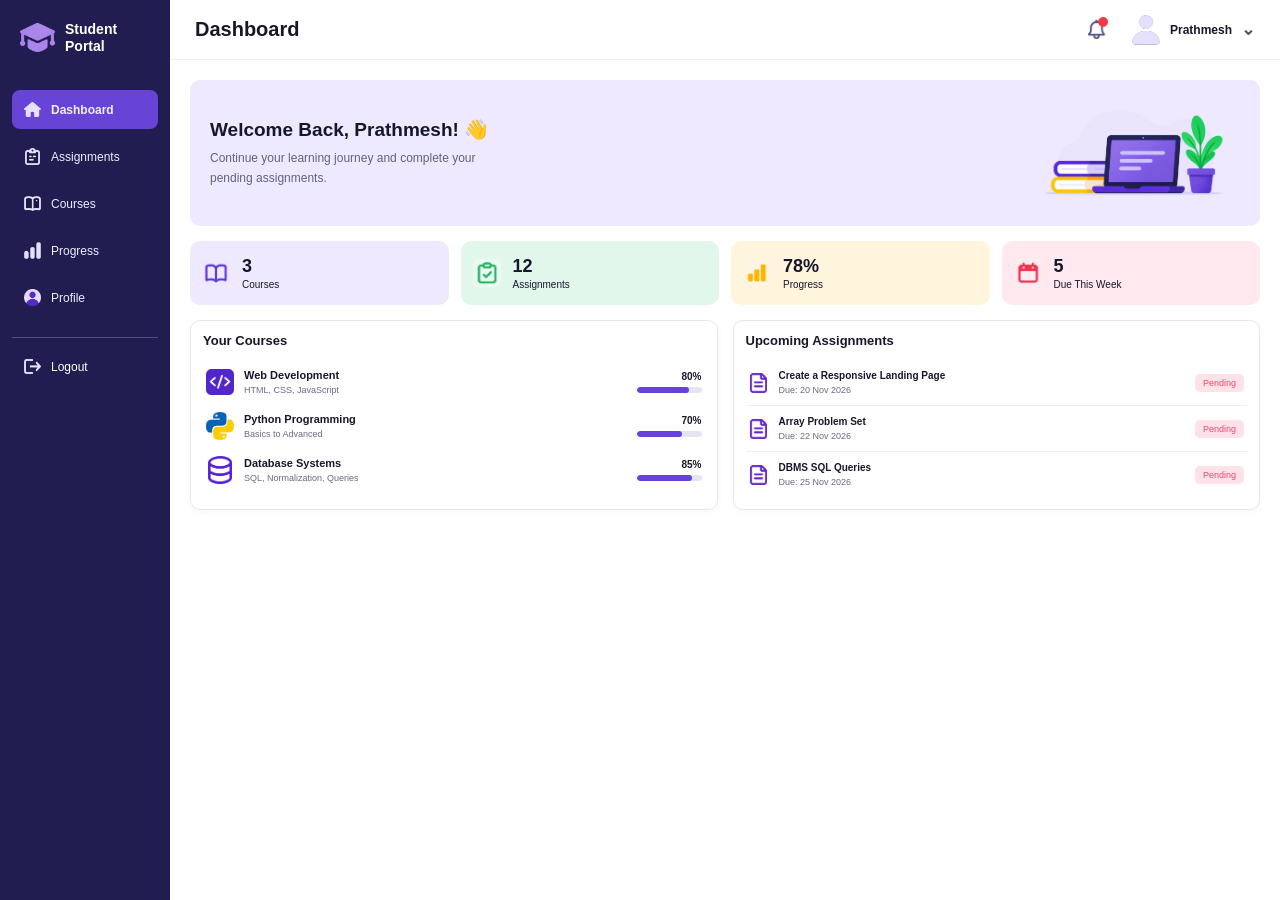
==== Students Submission/2601125_Umra_Mulla/Task 2/index.html @ cf90a69e "task 2 css" ====
<!DOCTYPE html>
<html lang="en">
<head>
    <meta charset="UTF-8">
    <meta name="viewport" content="width=device-width, initial-scale=1.0">
    <title>Student Portal Dashboard</title>
    <link rel="stylesheet" href="style.css">
</head>
<body>

<div class="dashboard">

    <!-- Sidebar -->
    <aside class="sidebar">

        <div class="logo">
            <img src="Assets/17.png" alt="Student Portal">
            <h3>Student<br>Portal</h3>
        </div>

        <nav class="sidebar-menu">
            <a href="#" class="menu-item active">
                <img src="Assets/13.png" alt="">
                <span>Dashboard</span>
            </a>

            <a href="#" class="menu-item">
                <img src="Assets/12.png" alt="">
                <span>Assignments</span>
            </a>

            <a href="#" class="menu-item">
                <img src="Assets/11.png" alt="">
                <span>Courses</span>
            </a>

            <a href="#" class="menu-item">
                <img src="Assets/10.png" alt="">
                <span>Progress</span>
            </a>

            <a href="#" class="menu-item">
                <img src="Assets/15.png" alt="">
                <span>Profile</span>
            </a>
        </nav>

        <div class="logout">
            <img src="Assets/08.png" alt="">
            <span>Logout</span>
        </div>

    </aside>


    <!-- Main Content -->
    <main class="main-content">

        <!-- Topbar -->
        <header class="topbar">
            <h2>Dashboard</h2>

            <div class="user-area">
                <div class="notification">
                    <img src="Assets/16.png" alt="Notifications">
                </div>

                <div class="profile">
                    <img src="Assets/09.png" alt="Profile">
                    <span>Prathmesh</span>
                    <span class="arrow">⌄</span>
                </div>
            </div>
        </header>


        <!-- Dashboard Body -->
        <div class="content">

            <!-- Welcome Banner -->
            <section class="welcome-banner">

                <div class="welcome-text">
                    <h2>Welcome Back, Prathmesh! 👋</h2>
                    <p>
                        Continue your learning journey and complete your
                        <br>pending assignments.
                    </p>
                </div>

                <img src="Assets/18.png" alt="Student studying">

            </section>


            <!-- Statistics Cards -->
            <section class="stats">

                <div class="stat-card courses-stat">
                    <img src="Assets/04.png" alt="">
                    <div>
                        <h2>3</h2>
                        <p>Courses</p>
                    </div>
                </div>

                <div class="stat-card assignments-stat">
                    <img src="Assets/03.png" alt="">
                    <div>
                        <h2>12</h2>
                        <p>Assignments</p>
                    </div>
                </div>

                <div class="stat-card progress-stat">
                    <img src="Assets/02.png" alt="">
                    <div>
                        <h2>78%</h2>
                        <p>Progress</p>
                    </div>
                </div>

                <div class="stat-card due-stat">
                    <img src="Assets/01.png" alt="">
                    <div>
                        <h2>5</h2>
                        <p>Due This Week</p>
                    </div>
                </div>

            </section>


            <!-- Bottom Dashboard Sections -->
            <section class="bottom-section">

                <!-- Your Courses -->
                <div class="panel courses-panel">

                    <h3>Your Courses</h3>

                    <div class="course">
                        <img src="Assets/07.png" alt="">
                        <div class="course-info">
                            <h4>Web Development</h4>
                            <p>HTML, CSS, JavaScript</p>
                        </div>
                        <div class="course-progress">
                            <span>80%</span>
                            <div class="progress-bar">
                                <div class="progress-fill width-80"></div>
                            </div>
                        </div>
                    </div>

                    <div class="course">
                        <img src="Assets/06.png" alt="">
                        <div class="course-info">
                            <h4>Python Programming</h4>
                            <p>Basics to Advanced</p>
                        </div>
                        <div class="course-progress">
                            <span>70%</span>
                            <div class="progress-bar">
                                <div class="progress-fill width-70"></div>
                            </div>
                        </div>
                    </div>

                    <div class="course">
                        <img src="Assets/05.png" alt="">
                        <div class="course-info">
                            <h4>Database Systems</h4>
                            <p>SQL, Normalization, Queries</p>
                        </div>
                        <div class="course-progress">
                            <span>85%</span>
                            <div class="progress-bar">
                                <div class="progress-fill width-85"></div>
                            </div>
                        </div>
                    </div>

                </div>


                <!-- Upcoming Assignments -->
                <div class="panel assignments-panel">

                    <h3>Upcoming Assignments</h3>

                    <div class="assignment">
                        <img src="Assets/14.png" alt="">
                        <div class="assignment-info">
                            <h4>Create a Responsive Landing Page</h4>
                            <p>Due: 20 Nov 2026</p>
                        </div>
                        <span class="pending">Pending</span>
                    </div>

                    <div class="assignment">
                        <img src="Assets/14.png" alt="">
                        <div class="assignment-info">
                            <h4>Array Problem Set</h4>
                            <p>Due: 22 Nov 2026</p>
                        </div>
                        <span class="pending">Pending</span>
                    </div>

                    <div class="assignment">
                        <img src="Assets/14.png" alt="">
                        <div class="assignment-info">
                            <h4>DBMS SQL Queries</h4>
                            <p>Due: 25 Nov 2026</p>
                        </div>
                        <span class="pending">Pending</span>
                    </div>

                </div>

            </section>

        </div>

    </main>

</div>

</body>
</html>
---- Students Submission/2601125_Umra_Mulla/Task 2/style.css ----
* {
    margin: 0;
    padding: 0;
    box-sizing: border-box;
    font-family: Arial, sans-serif;
}

body {
    background: #f7f7fc;
    color: #17172b;
}

.dashboard {
    display: flex;
    min-height: 100vh;
}



.sidebar {
    width: 170px;
    min-width: 170px;
    background: #211d50;
    color: white;
    padding: 20px 12px;
    display: flex;
    flex-direction: column;
}

.logo {
    display: flex;
    align-items: center;
    gap: 10px;
    padding: 0 8px;
    margin-bottom: 35px;
}

.logo img {
    width: 35px;
    height: 35px;
    object-fit: contain;
}

.logo h3 {
    font-size: 14px;
    line-height: 1.2;
}

.sidebar-menu {
    display: flex;
    flex-direction: column;
    gap: 8px;
}

.menu-item {
    display: flex;
    align-items: center;
    gap: 10px;
    color: #eeeeff;
    text-decoration: none;
    padding: 11px 12px;
    border-radius: 8px;
    font-size: 12px;
}

.menu-item img {
    width: 17px;
    height: 17px;
    object-fit: contain;
}

.menu-item.active {
    background: #6844d6;
    font-weight: bold;
}

.logout {
    border-top: 1px solid #514b7c;
    margin-top: 20px;
    padding: 20px 12px;
    display: flex;
    align-items: center;
    gap: 10px;
    font-size: 12px;
    cursor: pointer;
}

.logout img {
    width: 17px;
    height: 17px;
    object-fit: contain;
}



.main-content {
    flex: 1;
    min-width: 0;
    background: #ffffff;
}


.topbar {
    height: 60px;
    padding: 0 25px;
    display: flex;
    justify-content: space-between;
    align-items: center;
    border-bottom: 1px solid #eeeeF5;
}

.topbar h2 {
    font-size: 20px;
}

.user-area {
    display: flex;
    align-items: center;
    gap: 22px;
}

.notification img {
    width: 22px;
    height: 22px;
    object-fit: contain;
}

.profile {
    display: flex;
    align-items: center;
    gap: 9px;
    font-size: 12px;
    font-weight: bold;
}

.profile img {
    width: 30px;
    height: 30px;
    object-fit: contain;
}

.arrow {
    color: #555;
    font-size: 17px;
}



.content {
    padding: 20px;
}

.welcome-banner {
    min-height: 128px;
    background: #eee9ff;
    border-radius: 10px;
    padding: 18px 20px;
    display: flex;
    justify-content: space-between;
    align-items: center;
    margin-bottom: 15px;
    overflow: hidden;
}

.welcome-text h2 {
    font-size: 19px;
    margin-bottom: 8px;
}

.welcome-text p {
    color: #62627c;
    font-size: 12px;
    line-height: 1.6;
}

.welcome-banner img {
    width: 205px;
    height: 110px;
    object-fit: contain;
}

.stats {
    display: grid;
    grid-template-columns: repeat(4, 1fr);
    gap: 12px;
    margin-bottom: 15px;
}

.stat-card {
    min-height: 64px;
    padding: 10px 12px;
    border-radius: 10px;
    display: flex;
    align-items: center;
    gap: 12px;
}

.stat-card img {
    width: 28px;
    height: 28px;
    object-fit: contain;
}

.stat-card h2 {
    font-size: 18px;
    margin-bottom: 2px;
}

.stat-card p {
    font-size: 10px;
}

.courses-stat {
    background: #eee9ff;
}

.assignments-stat {
    background: #e2f7ec;
}

.progress-stat {
    background: #fff4dc;
}

.due-stat {
    background: #ffe8ee;
}

.bottom-section {
    display: grid;
    grid-template-columns: 1fr 1fr;
    gap: 15px;
}

.panel {
    border: 1px solid #e7e5f2;
    border-radius: 10px;
    padding: 12px;
    box-shadow: 0 2px 7px rgba(0, 0, 0, 0.04);
}

.panel h3 {
    font-size: 13px;
    margin-bottom: 12px;
}

.course {
    display: flex;
    align-items: center;
    gap: 10px;
    padding: 8px 3px;
}

.course > img {
    width: 28px;
    height: 28px;
    object-fit: contain;
}

.course-info {
    flex: 1;
    min-width: 0;
}

.course-info h4 {
    font-size: 11px;
    margin-bottom: 4px;
}

.course-info p {
    font-size: 9px;
    color: #696982;
}

.course-progress {
    width: 65px;
    text-align: right;
    font-size: 10px;
    font-weight: bold;
}

.progress-bar {
    height: 6px;
    width: 100%;
    background: #e5e4f1;
    border-radius: 10px;
    margin-top: 5px;
    overflow: hidden;
}

.progress-fill {
    height: 100%;
    background: #6741d9;
    border-radius: 10px;
}

.width-80 {
    width: 80%;
}

.width-70 {
    width: 70%;
}

.width-85 {
    width: 85%;
}


/* Assignment Items */
.assignment {
    display: flex;
    align-items: center;
    gap: 10px;
    padding: 10px 3px;
    border-bottom: 1px solid #eeeeF5;
}

.assignment:last-child {
    border-bottom: none;
}

.assignment > img {
    width: 20px;
    height: 20px;
    object-fit: contain;
}

.assignment-info {
    flex: 1;
    min-width: 0;
}

.assignment-info h4 {
    font-size: 10px;
    margin-bottom: 4px;
}

.assignment-info p {
    font-size: 9px;
    color: #696982;
}

.pending {
    background: #ffe2e9;
    color: #e94b6b;
    padding: 4px 8px;
    border-radius: 5px;
    font-size: 9px;
}


@media (max-width: 900px) {
    .stats {
        grid-template-columns: repeat(2, 1fr);
    }

    .bottom-section {
        grid-template-columns: 1fr;
    }
}

@media (max-width: 600px) {
    .sidebar {
        width: 65px;
        min-width: 65px;
        padding: 15px 7px;
    }

    .logo {
        justify-content: center;
        padding: 0;
    }

    .logo h3,
    .menu-item span,
    .logout span {
        display: none;
    }

    .menu-item,
    .logout {
        justify-content: center;
        padding: 12px 5px;
    }

    .content {
        padding: 12px;
    }

    .welcome-banner img {
        width: 110px;
    }

    .welcome-text h2 {
        font-size: 15px;
    }

    .welcome-text p {
        font-size: 10px;
    }

    .topbar {
        padding: 0 12px;
    }

    .stats {
        gap: 8px;
    }
}
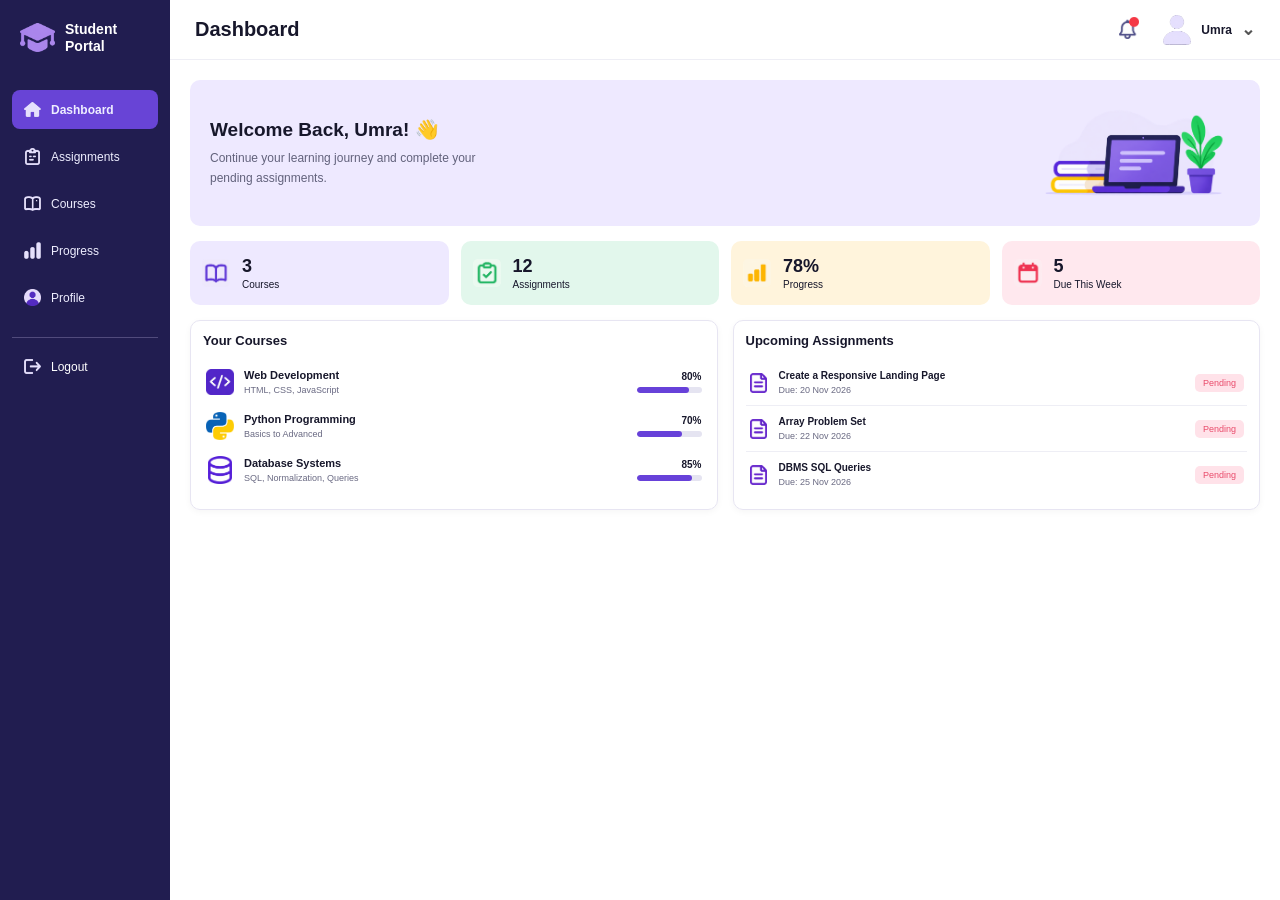
==== commit f9f01f2c: "task 2 chnages" ====
--- a/Students Submission/2601125_Umra_Mulla/Task 2/index.html
+++ b/Students Submission/2601125_Umra_Mulla/Task 2/index.html
@@ -11,7 +11,6 @@
 
 <div class="dashboard">
 
-    <!-- Sidebar -->
     <aside class="sidebar">
 
         <div class="logo">
@@ -54,10 +53,9 @@
     </aside>
 
 
-    <!-- Main Content -->
+    
     <main class="main-content">
 
-        <!-- Topbar -->
         <header class="topbar">
             <h2>Dashboard</h2>
 
@@ -68,21 +66,20 @@
 
                 <div class="profile">
                     <img src="Assets/09.png" alt="Profile">
-                    <span>Prathmesh</span>
+                    <span>Umra</span>
                     <span class="arrow">⌄</span>
                 </div>
             </div>
         </header>
 
 
-        <!-- Dashboard Body -->
+        
         <div class="content">
 
-            <!-- Welcome Banner -->
             <section class="welcome-banner">
 
                 <div class="welcome-text">
-                    <h2>Welcome Back, Prathmesh! 👋</h2>
+                    <h2>Welcome Back, Umra! 👋</h2>
                     <p>
                         Continue your learning journey and complete your
                         <br>pending assignments.
@@ -93,8 +90,6 @@
 
             </section>
 
-
-            <!-- Statistics Cards -->
             <section class="stats">
 
                 <div class="stat-card courses-stat">
@@ -132,10 +127,8 @@
             </section>
 
 
-            <!-- Bottom Dashboard Sections -->
             <section class="bottom-section">
 
-                <!-- Your Courses -->
                 <div class="panel courses-panel">
 
                     <h3>Your Courses</h3>
@@ -185,7 +178,7 @@
                 </div>
 
 
-                <!-- Upcoming Assignments -->
+                
                 <div class="panel assignments-panel">
 
                     <h3>Upcoming Assignments</h3>
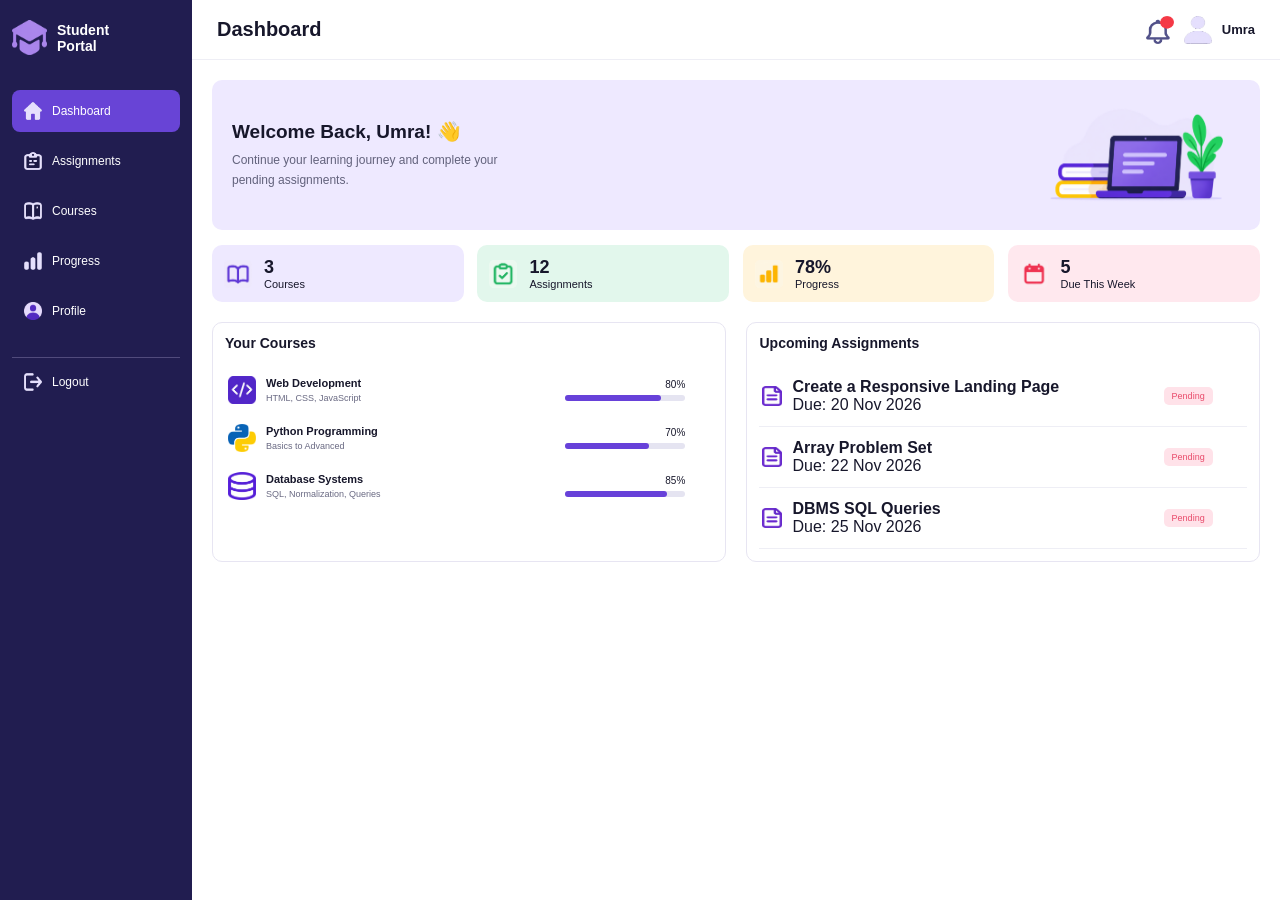
==== commit da5b15c7: "changing style page" ====
--- a/Students Submission/2601125_Umra_Mulla/Task 2/index.html
+++ b/Students Submission/2601125_Umra_Mulla/Task 2/index.html
@@ -1,84 +1,79 @@
 
 <!DOCTYPE html>
-<html lang="en">
+<html>
 <head>
-    <meta charset="UTF-8">
-    <meta name="viewport" content="width=device-width, initial-scale=1.0">
     <title>Student Portal Dashboard</title>
     <link rel="stylesheet" href="style.css">
 </head>
+
 <body>
 
 <div class="dashboard">
 
-    <aside class="sidebar">
+    <!-- Sidebar -->
+    <div class="sidebar">
 
         <div class="logo">
-            <img src="Assets/17.png" alt="Student Portal">
+            <img src="Assets/17.png">
             <h3>Student<br>Portal</h3>
         </div>
 
-        <nav class="sidebar-menu">
-            <a href="#" class="menu-item active">
-                <img src="Assets/13.png" alt="">
+        <div class="menu">
+            <div class="menu-item active">
+                <img src="Assets/13.png">
                 <span>Dashboard</span>
-            </a>
-
-            <a href="#" class="menu-item">
-                <img src="Assets/12.png" alt="">
+            </div>
+
+            <div class="menu-item">
+                <img src="Assets/12.png">
                 <span>Assignments</span>
-            </a>
-
-            <a href="#" class="menu-item">
-                <img src="Assets/11.png" alt="">
+            </div>
+
+            <div class="menu-item">
+                <img src="Assets/11.png">
                 <span>Courses</span>
-            </a>
-
-            <a href="#" class="menu-item">
-                <img src="Assets/10.png" alt="">
+            </div>
+
+            <div class="menu-item">
+                <img src="Assets/10.png">
                 <span>Progress</span>
-            </a>
-
-            <a href="#" class="menu-item">
-                <img src="Assets/15.png" alt="">
+            </div>
+
+            <div class="menu-item">
+                <img src="Assets/15.png">
                 <span>Profile</span>
-            </a>
-        </nav>
+            </div>
+        </div>
 
         <div class="logout">
-            <img src="Assets/08.png" alt="">
+            <img src="Assets/08.png">
             <span>Logout</span>
         </div>
 
-    </aside>
-
-
-    
-    <main class="main-content">
-
-        <header class="topbar">
+    </div>
+
+
+    <!-- Main Content -->
+    <div class="main-content">
+
+        <!-- Topbar -->
+        <div class="topbar">
             <h2>Dashboard</h2>
 
-            <div class="user-area">
-                <div class="notification">
-                    <img src="Assets/16.png" alt="Notifications">
-                </div>
-
-                <div class="profile">
-                    <img src="Assets/09.png" alt="Profile">
-                    <span>Umra</span>
-                    <span class="arrow">⌄</span>
-                </div>
-            </div>
-        </header>
-
-
-        
+            <div class="profile">
+                <img src="Assets/16.png">
+                <img src="Assets/09.png">
+                <span>Umra</span>
+            </div>
+        </div>
+
+
         <div class="content">
 
-            <section class="welcome-banner">
-
-                <div class="welcome-text">
+            <!-- Welcome Section -->
+            <div class="welcome-banner">
+
+                <div>
                     <h2>Welcome Back, Umra! 👋</h2>
                     <p>
                         Continue your learning journey and complete your
@@ -86,91 +81,103 @@
                     </p>
                 </div>
 
-                <img src="Assets/18.png" alt="Student studying">
-
-            </section>
-
-            <section class="stats">
-
-                <div class="stat-card courses-stat">
-                    <img src="Assets/04.png" alt="">
+                <img src="Assets/18.png">
+
+            </div>
+
+
+            <!-- Statistics -->
+            <div class="stats">
+
+                <div class="stat-card purple">
+                    <img src="Assets/04.png">
                     <div>
                         <h2>3</h2>
                         <p>Courses</p>
                     </div>
                 </div>
 
-                <div class="stat-card assignments-stat">
-                    <img src="Assets/03.png" alt="">
+                <div class="stat-card green">
+                    <img src="Assets/03.png">
                     <div>
                         <h2>12</h2>
                         <p>Assignments</p>
                     </div>
                 </div>
 
-                <div class="stat-card progress-stat">
-                    <img src="Assets/02.png" alt="">
+                <div class="stat-card yellow">
+                    <img src="Assets/02.png">
                     <div>
                         <h2>78%</h2>
                         <p>Progress</p>
                     </div>
                 </div>
 
-                <div class="stat-card due-stat">
-                    <img src="Assets/01.png" alt="">
+                <div class="stat-card pink">
+                    <img src="Assets/01.png">
                     <div>
                         <h2>5</h2>
                         <p>Due This Week</p>
                     </div>
                 </div>
 
-            </section>
-
-
-            <section class="bottom-section">
-
-                <div class="panel courses-panel">
+            </div>
+
+
+            <!-- Courses and Assignments -->
+            <div class="bottom-section">
+
+                <!-- Courses -->
+                <div class="panel">
 
                     <h3>Your Courses</h3>
 
                     <div class="course">
-                        <img src="Assets/07.png" alt="">
+                        <img src="Assets/07.png">
+
                         <div class="course-info">
                             <h4>Web Development</h4>
                             <p>HTML, CSS, JavaScript</p>
                         </div>
+
                         <div class="course-progress">
                             <span>80%</span>
                             <div class="progress-bar">
-                                <div class="progress-fill width-80"></div>
+                                <div class="progress-80"></div>
                             </div>
                         </div>
                     </div>
 
+
                     <div class="course">
-                        <img src="Assets/06.png" alt="">
+                        <img src="Assets/06.png">
+
                         <div class="course-info">
                             <h4>Python Programming</h4>
                             <p>Basics to Advanced</p>
                         </div>
+
                         <div class="course-progress">
                             <span>70%</span>
                             <div class="progress-bar">
-                                <div class="progress-fill width-70"></div>
+                                <div class="progress-70"></div>
                             </div>
                         </div>
                     </div>
 
+
                     <div class="course">
-                        <img src="Assets/05.png" alt="">
+                        <img src="Assets/05.png">
+
                         <div class="course-info">
                             <h4>Database Systems</h4>
                             <p>SQL, Normalization, Queries</p>
                         </div>
+
                         <div class="course-progress">
                             <span>85%</span>
                             <div class="progress-bar">
-                                <div class="progress-fill width-85"></div>
+                                <div class="progress-85"></div>
                             </div>
                         </div>
                     </div>
@@ -178,14 +185,14 @@
                 </div>
 
 
-                
-                <div class="panel assignments-panel">
+                <!-- Assignments -->
+                <div class="panel">
 
                     <h3>Upcoming Assignments</h3>
 
                     <div class="assignment">
-                        <img src="Assets/14.png" alt="">
-                        <div class="assignment-info">
+                        <img src="Assets/14.png">
+                        <div>
                             <h4>Create a Responsive Landing Page</h4>
                             <p>Due: 20 Nov 2026</p>
                         </div>
@@ -193,8 +200,8 @@
                     </div>
 
                     <div class="assignment">
-                        <img src="Assets/14.png" alt="">
-                        <div class="assignment-info">
+                        <img src="Assets/14.png">
+                        <div>
                             <h4>Array Problem Set</h4>
                             <p>Due: 22 Nov 2026</p>
                         </div>
@@ -202,8 +209,8 @@
                     </div>
 
                     <div class="assignment">
-                        <img src="Assets/14.png" alt="">
-                        <div class="assignment-info">
+                        <img src="Assets/14.png">
+                        <div>
                             <h4>DBMS SQL Queries</h4>
                             <p>Due: 25 Nov 2026</p>
                         </div>
@@ -212,11 +219,11 @@
 
                 </div>
 
-            </section>
-
-        </div>
-
-    </main>
+            </div>
+
+        </div>
+
+    </div>
 
 </div>
 
--- a/Students Submission/2601125_Umra_Mulla/Task 2/style.css
+++ b/Students Submission/2601125_Umra_Mulla/Task 2/style.css
@@ -1,5 +1,5 @@
 
-
+/* General Styling */
 * {
     margin: 0;
     padding: 0;
@@ -8,100 +8,82 @@
 }
 
 body {
-    background: #f7f7fc;
+    background-color: #f7f7fc;
     color: #17172b;
 }
 
+/* Main Dashboard */
 .dashboard {
     display: flex;
     min-height: 100vh;
 }
 
-
-
+/* Sidebar */
 .sidebar {
-    width: 170px;
-    min-width: 170px;
-    background: #211d50;
+    width: 15%;
+    background-color: #211d50;
     color: white;
     padding: 20px 12px;
-    display: flex;
-    flex-direction: column;
 }
 
 .logo {
     display: flex;
     align-items: center;
     gap: 10px;
-    padding: 0 8px;
     margin-bottom: 35px;
 }
 
 .logo img {
     width: 35px;
     height: 35px;
-    object-fit: contain;
 }
 
 .logo h3 {
     font-size: 14px;
-    line-height: 1.2;
-}
-
-.sidebar-menu {
-    display: flex;
-    flex-direction: column;
-    gap: 8px;
 }
 
 .menu-item {
     display: flex;
     align-items: center;
     gap: 10px;
-    color: #eeeeff;
-    text-decoration: none;
-    padding: 11px 12px;
+    padding: 12px;
+    margin-bottom: 8px;
+    color: white;
+    font-size: 12px;
+}
+
+.menu-item img {
+    width: 18px;
+    height: 18px;
+}
+
+.active {
+    background-color: #6844d6;
     border-radius: 8px;
+}
+
+.logout {
+    display: flex;
+    align-items: center;
+    gap: 10px;
+    margin-top: 25px;
+    padding: 15px 12px;
+    border-top: 1px solid #514b7c;
     font-size: 12px;
 }
 
-.menu-item img {
-    width: 17px;
-    height: 17px;
-    object-fit: contain;
-}
-
-.menu-item.active {
-    background: #6844d6;
-    font-weight: bold;
-}
-
-.logout {
-    border-top: 1px solid #514b7c;
-    margin-top: 20px;
-    padding: 20px 12px;
-    display: flex;
-    align-items: center;
-    gap: 10px;
-    font-size: 12px;
-    cursor: pointer;
-}
-
 .logout img {
-    width: 17px;
-    height: 17px;
-    object-fit: contain;
-}
-
-
-
+    width: 18px;
+    height: 18px;
+}
+
+/* Main Content */
 .main-content {
-    flex: 1;
-    min-width: 0;
-    background: #ffffff;
-}
-
-
+    width: 85%;
+    background-color: white;
+}
+
+/* Topbar */
 .topbar {
     height: 60px;
     padding: 0 25px;
@@ -115,82 +97,61 @@
     font-size: 20px;
 }
 
-.user-area {
-    display: flex;
-    align-items: center;
-    gap: 22px;
-}
-
-.notification img {
-    width: 22px;
-    height: 22px;
-    object-fit: contain;
-}
-
 .profile {
     display: flex;
     align-items: center;
-    gap: 9px;
-    font-size: 12px;
+    gap: 10px;
+    font-size: 13px;
     font-weight: bold;
 }
 
 .profile img {
-    width: 30px;
-    height: 30px;
-    object-fit: contain;
-}
-
-.arrow {
-    color: #555;
-    font-size: 17px;
-}
-
-
-
+    width: 28px;
+    height: 28px;
+}
+
+/* Dashboard Content */
 .content {
     padding: 20px;
 }
 
+/* Welcome Banner */
 .welcome-banner {
-    min-height: 128px;
-    background: #eee9ff;
-    border-radius: 10px;
-    padding: 18px 20px;
+    background-color: #eee9ff;
+    border-radius: 10px;
+    padding: 20px;
+    margin-bottom: 15px;
     display: flex;
     justify-content: space-between;
     align-items: center;
-    margin-bottom: 15px;
-    overflow: hidden;
-}
-
-.welcome-text h2 {
+}
+
+.welcome-banner h2 {
     font-size: 19px;
     margin-bottom: 8px;
 }
 
-.welcome-text p {
+.welcome-banner p {
     color: #62627c;
     font-size: 12px;
     line-height: 1.6;
 }
 
 .welcome-banner img {
-    width: 205px;
+    width: 200px;
     height: 110px;
-    object-fit: contain;
-}
-
+}
+
+/* Statistics Cards */
 .stats {
-    display: grid;
-    grid-template-columns: repeat(4, 1fr);
-    gap: 12px;
+    display: flex;
+    justify-content: space-between;
     margin-bottom: 15px;
 }
 
 .stat-card {
-    min-height: 64px;
-    padding: 10px 12px;
+    width: 24%;
+    padding: 12px;
     border-radius: 10px;
     display: flex;
     align-items: center;
@@ -200,68 +161,66 @@
 .stat-card img {
     width: 28px;
     height: 28px;
-    object-fit: contain;
 }
 
 .stat-card h2 {
     font-size: 18px;
-    margin-bottom: 2px;
 }
 
 .stat-card p {
-    font-size: 10px;
-}
-
-.courses-stat {
-    background: #eee9ff;
-}
-
-.assignments-stat {
-    background: #e2f7ec;
-}
-
-.progress-stat {
-    background: #fff4dc;
-}
-
-.due-stat {
-    background: #ffe8ee;
-}
-
+    font-size: 11px;
+}
+
+.purple {
+    background-color: #eee9ff;
+}
+
+.green {
+    background-color: #e2f7ec;
+}
+
+.yellow {
+    background-color: #fff4dc;
+}
+
+.pink {
+    background-color: #ffe8ee;
+}
+
+/* Bottom Section */
 .bottom-section {
-    display: grid;
-    grid-template-columns: 1fr 1fr;
-    gap: 15px;
+    display: flex;
+    justify-content: space-between;
 }
 
 .panel {
+    width: 49%;
     border: 1px solid #e7e5f2;
     border-radius: 10px;
     padding: 12px;
-    box-shadow: 0 2px 7px rgba(0, 0, 0, 0.04);
+    margin-top: 5px;
 }
 
 .panel h3 {
-    font-size: 13px;
-    margin-bottom: 12px;
-}
-
+    font-size: 14px;
+    margin-bottom: 15px;
+}
+
+/* Courses */
 .course {
     display: flex;
     align-items: center;
-    gap: 10px;
-    padding: 8px 3px;
-}
-
-.course > img {
+    padding: 10px 3px;
+    gap: 10px;
+}
+
+.course img {
     width: 28px;
     height: 28px;
-    object-fit: contain;
 }
 
 .course-info {
-    flex: 1;
-    min-width: 0;
+    width: 60%;
 }
 
 .course-info h4 {
@@ -275,138 +234,76 @@
 }
 
 .course-progress {
-    width: 65px;
+    width: 25%;
     text-align: right;
     font-size: 10px;
-    font-weight: bold;
 }
 
 .progress-bar {
+    width: 100%;
     height: 6px;
-    width: 100%;
-    background: #e5e4f1;
-    border-radius: 10px;
+    background-color: #e5e4f1;
     margin-top: 5px;
-    overflow: hidden;
-}
-
-.progress-fill {
-    height: 100%;
-    background: #6741d9;
-    border-radius: 10px;
-}
-
-.width-80 {
+    border-radius: 10px;
+}
+
+.progress-80 {
     width: 80%;
-}
-
-.width-70 {
+    height: 6px;
+    background-color: #6741d9;
+    border-radius: 10px;
+}
+
+.progress-70 {
     width: 70%;
-}
-
-.width-85 {
+    height: 6px;
+    background-color: #6741d9;
+    border-radius: 10px;
+}
+
+.progress-85 {
     width: 85%;
-}
-
-
-/* Assignment Items */
+    height: 6px;
+    background-color: #6741d9;
+    border-radius: 10px;
+}
+
+/* Assignments */
 .assignment {
     display: flex;
     align-items: center;
     gap: 10px;
-    padding: 10px 3px;
+    padding: 12px 3px;
     border-bottom: 1px solid #eeeeF5;
 }
 
-.assignment:last-child {
-    border-bottom: none;
-}
-
-.assignment > img {
+.assignment img {
     width: 20px;
     height: 20px;
-    object-fit: contain;
-}
-
-.assignment-info {
-    flex: 1;
-    min-width: 0;
-}
-
-.assignment-info h4 {
-    font-size: 10px;
-    margin-bottom: 4px;
-}
-
-.assignment-info p {
-    font-size: 9px;
-    color: #696982;
+}
+
+.assignment {
+    padding: 12px 3px;
+    border-bottom: 1px solid #eeeeF5;
+}
+
+.assignment img {
+    width: 20px;
+    height: 20px;
+    vertical-align: middle;
+}
+
+.assignment div {
+    display: inline-block;
+    width: 75%;
+    vertical-align: middle;
 }
 
 .pending {
-    background: #ffe2e9;
+    display: inline-block;
+    background-color: #ffe2e9;
     color: #e94b6b;
     padding: 4px 8px;
     border-radius: 5px;
     font-size: 9px;
-}
-
-
-@media (max-width: 900px) {
-    .stats {
-        grid-template-columns: repeat(2, 1fr);
-    }
-
-    .bottom-section {
-        grid-template-columns: 1fr;
-    }
-}
-
-@media (max-width: 600px) {
-    .sidebar {
-        width: 65px;
-        min-width: 65px;
-        padding: 15px 7px;
-    }
-
-    .logo {
-        justify-content: center;
-        padding: 0;
-    }
-
-    .logo h3,
-    .menu-item span,
-    .logout span {
-        display: none;
-    }
-
-    .menu-item,
-    .logout {
-        justify-content: center;
-        padding: 12px 5px;
-    }
-
-    .content {
-        padding: 12px;
-    }
-
-    .welcome-banner img {
-        width: 110px;
-    }
-
-    .welcome-text h2 {
-        font-size: 15px;
-    }
-
-    .welcome-text p {
-        font-size: 10px;
-    }
-
-    .topbar {
-        padding: 0 12px;
-    }
-
-    .stats {
-        gap: 8px;
-    }
-}
+}
